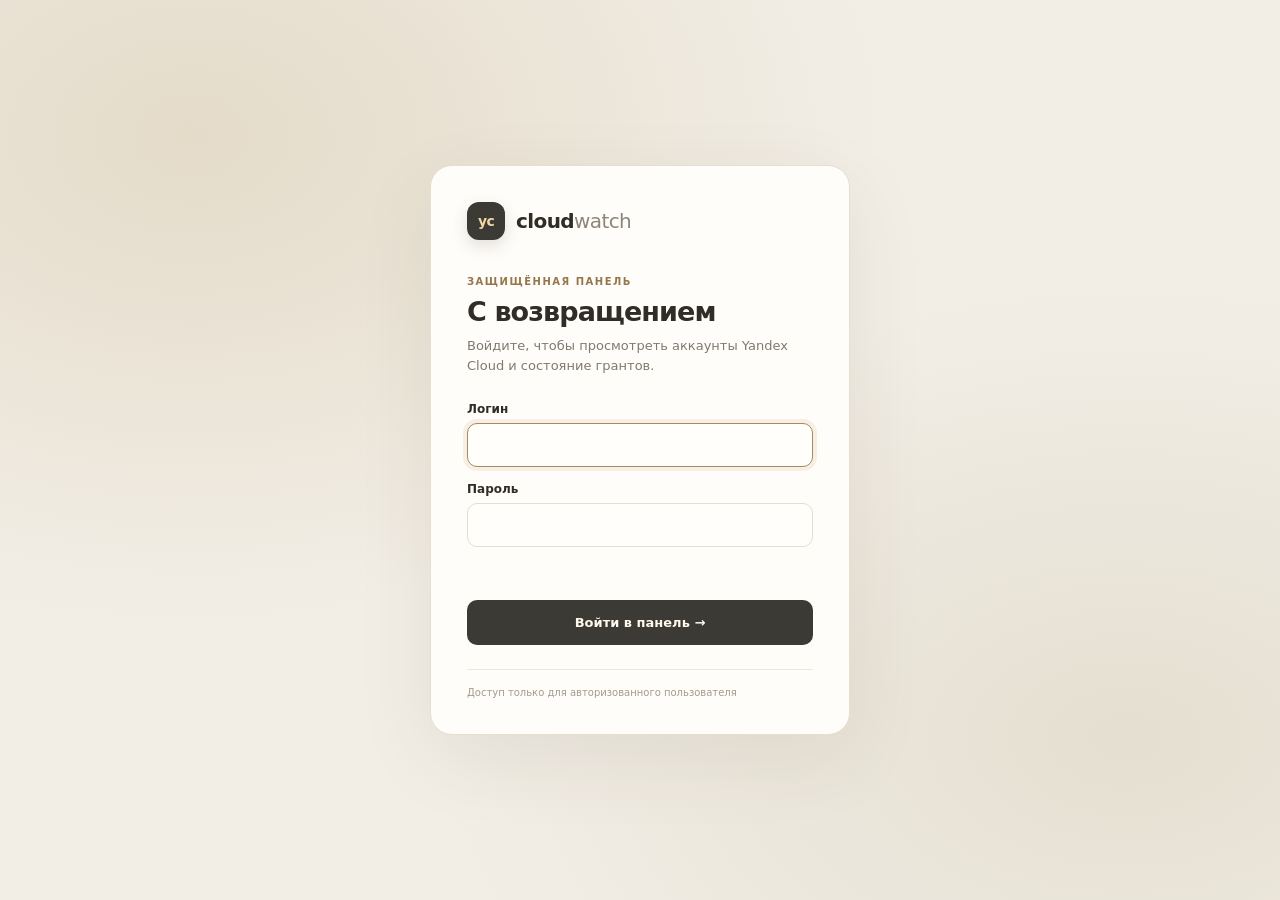
==== login.html @ 9a1bc61f "Add profile controls and refresh dashboard theme" ====
<!doctype html>
<html lang="ru">
<head>
  <meta charset="utf-8">
  <meta name="viewport" content="width=device-width, initial-scale=1">
  <meta name="theme-color" content="#f2eee6">
  <title>Вход · cloudwatch</title>
  <link rel="icon" type="image/svg+xml" href="/favicon.svg">
  <style>
    :root{color-scheme:light;--ink:#302c26;--muted:#80796e;--line:#e6ded1;--paper:#f2eee6;--card:#fffdf9;--accent:#806846;--gold:#bb8748}*{box-sizing:border-box}body{margin:0;min-height:100vh;display:grid;place-items:center;padding:24px;background:radial-gradient(ellipse at 15% 15%,#e4dbc9 0,transparent 45%),radial-gradient(ellipse at 88% 82%,#e5dfd1 0,transparent 43%),var(--paper);color:var(--ink);font:15px system-ui,-apple-system,"Segoe UI",sans-serif}.login-card{width:min(420px,100%);background:var(--card);border:1px solid var(--line);border-radius:22px;padding:36px;box-shadow:0 24px 80px #43351e14;animation:arrive .5s cubic-bezier(.2,.8,.2,1) both}.brand{display:flex;align-items:center;gap:11px;margin-bottom:36px;color:#302c26;font-weight:750;font-size:20px;letter-spacing:-.6px}.mark{height:38px;width:38px;display:grid;place-items:center;border-radius:12px;background:#3b3a35;color:#f2d5a5;font-size:14px;box-shadow:0 6px 16px #3b3a3525}.muted{font-weight:450;color:#8d8579}.eyebrow{font-size:10px;letter-spacing:1.5px;color:#96764b;font-weight:750}h1{font-size:27px;line-height:1.15;letter-spacing:-.9px;margin:9px 0}p{color:var(--muted);line-height:1.55;font-size:13px;margin:0 0 26px}form{display:grid;gap:15px}label{display:grid;gap:7px;font-size:12px;font-weight:650}input{width:100%;height:44px;padding:0 12px;border:1px solid var(--line);border-radius:10px;background:#fffefa;color:var(--ink);font:inherit;font-size:14px;transition:border-color .2s,box-shadow .2s}input:focus{outline:0;border-color:#a78a61;box-shadow:0 0 0 4px #bb87481f}.submit{height:45px;margin-top:5px;border:0;border-radius:10px;background:#3b3a35;color:#fff8eb;font:inherit;font-size:13px;font-weight:650;cursor:pointer;transition:transform .18s,background .18s,box-shadow .18s}.submit:hover{transform:translateY(-2px);background:#514b3f;box-shadow:0 9px 20px #3b3a352b}.submit:active{transform:scale(.985)}.error{min-height:18px;color:#9c483d;font-size:12px}.foot{margin-top:24px;padding-top:17px;border-top:1px solid #eee8de;color:#a49a89;font-size:10px}@keyframes arrive{from{opacity:0;transform:translateY(12px) scale(.985)}to{opacity:1;transform:translateY(0) scale(1)}}@media(prefers-reduced-motion:reduce){*,*::before,*::after{animation:none!important;transition:none!important}}
  </style>
</head>
<body><main class="login-card"><div class="brand"><span class="mark">yc</span><span>cloud<span class="muted">watch</span></span></div><div class="eyebrow">ЗАЩИЩЁННАЯ ПАНЕЛЬ</div><h1>С возвращением</h1><p>Войдите, чтобы просмотреть аккаунты Yandex Cloud и состояние грантов.</p><form id="login-form"><label>Логин<input name="username" required autocomplete="username" autofocus></label><label>Пароль<input name="password" type="password" required autocomplete="current-password"></label><div class="error" id="login-error" role="alert"></div><button class="submit" id="login-submit" type="submit">Войти в панель <span aria-hidden="true">→</span></button></form><div class="foot">Доступ только для авторизованного пользователя</div></main><script>
const form=document.querySelector('#login-form'),error=document.querySelector('#login-error'),button=document.querySelector('#login-submit');form.addEventListener('submit',async event=>{event.preventDefault();error.textContent='';button.disabled=true;button.textContent='Проверяем доступ…';try{const response=await fetch('/api/login',{method:'POST',headers:{'content-type':'application/json'},body:JSON.stringify({username:form.elements.username.value,password:form.elements.password.value})});const result=await response.json();if(!response.ok)throw new Error(result.error||'Не удалось войти.');const next=new URLSearchParams(location.search).get('next');location.replace(next&&next.startsWith('/')&&!next.startsWith('//')?next:'/accounts');}catch(e){error.textContent=e.message;button.disabled=false;button.innerHTML='Войти в панель <span aria-hidden="true">→</span>';}});
</script></body></html>
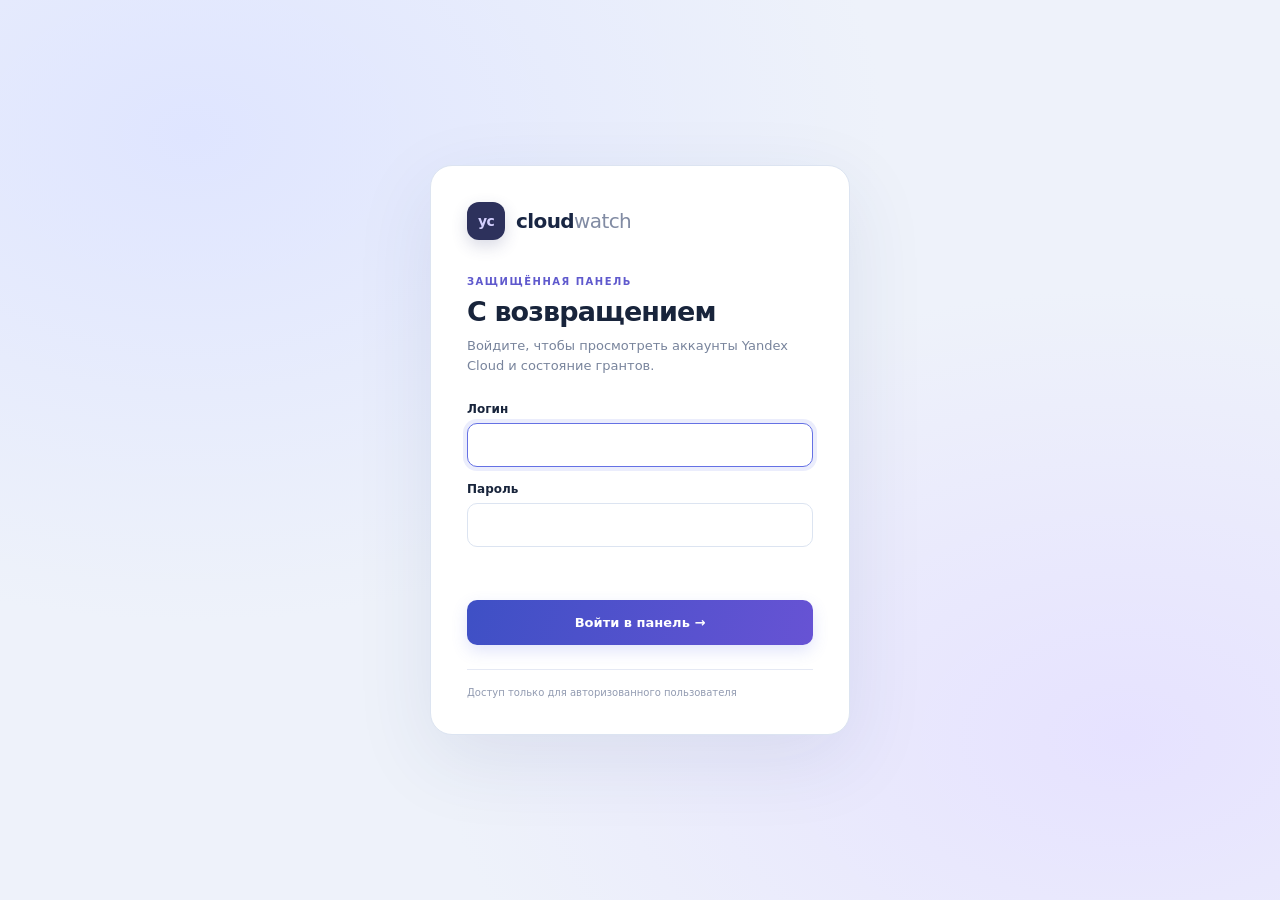
==== commit 2ea7785b: "Switch dashboard to indigo blue theme" ====
--- a/login.html
+++ b/login.html
@@ -9,6 +9,9 @@
   <style>
     :root{color-scheme:light;--ink:#302c26;--muted:#80796e;--line:#e6ded1;--paper:#f2eee6;--card:#fffdf9;--accent:#806846;--gold:#bb8748}*{box-sizing:border-box}body{margin:0;min-height:100vh;display:grid;place-items:center;padding:24px;background:radial-gradient(ellipse at 15% 15%,#e4dbc9 0,transparent 45%),radial-gradient(ellipse at 88% 82%,#e5dfd1 0,transparent 43%),var(--paper);color:var(--ink);font:15px system-ui,-apple-system,"Segoe UI",sans-serif}.login-card{width:min(420px,100%);background:var(--card);border:1px solid var(--line);border-radius:22px;padding:36px;box-shadow:0 24px 80px #43351e14;animation:arrive .5s cubic-bezier(.2,.8,.2,1) both}.brand{display:flex;align-items:center;gap:11px;margin-bottom:36px;color:#302c26;font-weight:750;font-size:20px;letter-spacing:-.6px}.mark{height:38px;width:38px;display:grid;place-items:center;border-radius:12px;background:#3b3a35;color:#f2d5a5;font-size:14px;box-shadow:0 6px 16px #3b3a3525}.muted{font-weight:450;color:#8d8579}.eyebrow{font-size:10px;letter-spacing:1.5px;color:#96764b;font-weight:750}h1{font-size:27px;line-height:1.15;letter-spacing:-.9px;margin:9px 0}p{color:var(--muted);line-height:1.55;font-size:13px;margin:0 0 26px}form{display:grid;gap:15px}label{display:grid;gap:7px;font-size:12px;font-weight:650}input{width:100%;height:44px;padding:0 12px;border:1px solid var(--line);border-radius:10px;background:#fffefa;color:var(--ink);font:inherit;font-size:14px;transition:border-color .2s,box-shadow .2s}input:focus{outline:0;border-color:#a78a61;box-shadow:0 0 0 4px #bb87481f}.submit{height:45px;margin-top:5px;border:0;border-radius:10px;background:#3b3a35;color:#fff8eb;font:inherit;font-size:13px;font-weight:650;cursor:pointer;transition:transform .18s,background .18s,box-shadow .18s}.submit:hover{transform:translateY(-2px);background:#514b3f;box-shadow:0 9px 20px #3b3a352b}.submit:active{transform:scale(.985)}.error{min-height:18px;color:#9c483d;font-size:12px}.foot{margin-top:24px;padding-top:17px;border-top:1px solid #eee8de;color:#a49a89;font-size:10px}@keyframes arrive{from{opacity:0;transform:translateY(12px) scale(.985)}to{opacity:1;transform:translateY(0) scale(1)}}@media(prefers-reduced-motion:reduce){*,*::before,*::after{animation:none!important;transition:none!important}}
   </style>
+  <style>
+    :root{--ink:#18243b;--muted:#78849c;--line:#dce4f1;--paper:#eef2fa;--card:#fff;--accent:#4b5de0;--gold:#6654cf}body{background:radial-gradient(ellipse at 15% 15%,#dfe5ff 0,transparent 45%),radial-gradient(ellipse at 88% 82%,#e6e2ff 0,transparent 43%),var(--paper);color:var(--ink)}.login-card{border-color:#dce4f1;box-shadow:0 24px 80px #263e7818}.brand{color:#192643}.mark{background:#2d315c;color:#d4d0ff;box-shadow:0 6px 16px #33387530}.muted{color:#818ba3}.eyebrow{color:#5f59cd}input{border-color:#dce4f1;background:#fff;color:var(--ink)}input:focus{border-color:#6571e4;box-shadow:0 0 0 4px #5868e51f}.submit{background:linear-gradient(105deg,#3e50c5,#6753d4);color:#fff;box-shadow:0 6px 16px #4b5de02b}.submit:hover{background:linear-gradient(105deg,#3446b6,#5945c9);box-shadow:0 9px 22px #4b5de03b}.error{color:#b65366}.foot{border-color:#e5e9f4;color:#929bb1}
+  </style>
 </head>
 <body><main class="login-card"><div class="brand"><span class="mark">yc</span><span>cloud<span class="muted">watch</span></span></div><div class="eyebrow">ЗАЩИЩЁННАЯ ПАНЕЛЬ</div><h1>С возвращением</h1><p>Войдите, чтобы просмотреть аккаунты Yandex Cloud и состояние грантов.</p><form id="login-form"><label>Логин<input name="username" required autocomplete="username" autofocus></label><label>Пароль<input name="password" type="password" required autocomplete="current-password"></label><div class="error" id="login-error" role="alert"></div><button class="submit" id="login-submit" type="submit">Войти в панель <span aria-hidden="true">→</span></button></form><div class="foot">Доступ только для авторизованного пользователя</div></main><script>
 const form=document.querySelector('#login-form'),error=document.querySelector('#login-error'),button=document.querySelector('#login-submit');form.addEventListener('submit',async event=>{event.preventDefault();error.textContent='';button.disabled=true;button.textContent='Проверяем доступ…';try{const response=await fetch('/api/login',{method:'POST',headers:{'content-type':'application/json'},body:JSON.stringify({username:form.elements.username.value,password:form.elements.password.value})});const result=await response.json();if(!response.ok)throw new Error(result.error||'Не удалось войти.');const next=new URLSearchParams(location.search).get('next');location.replace(next&&next.startsWith('/')&&!next.startsWith('//')?next:'/accounts');}catch(e){error.textContent=e.message;button.disabled=false;button.innerHTML='Войти в панель <span aria-hidden="true">→</span>';}});
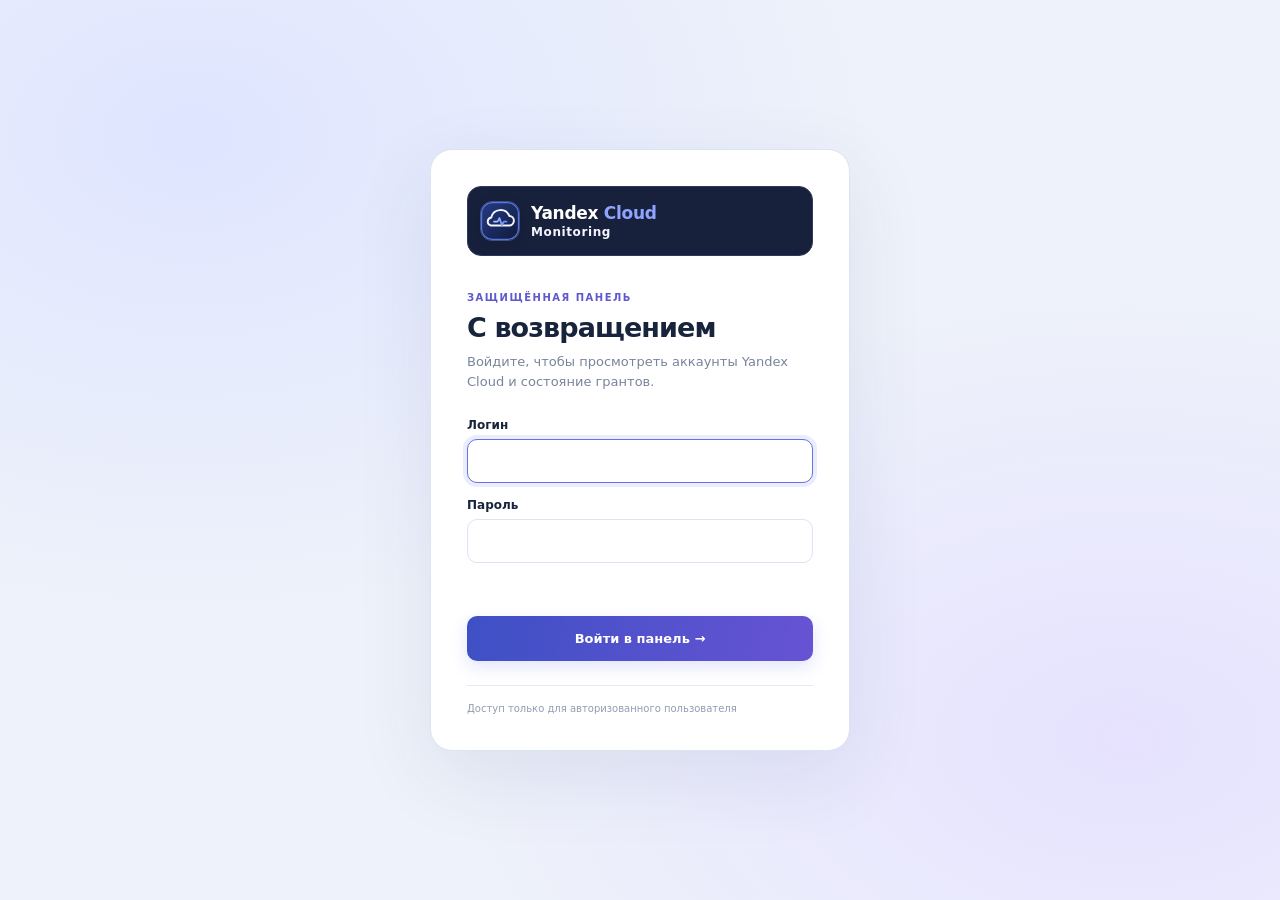
==== commit 3dff1470: "Add new ico, modify logo in panel" ====
--- a/login.html
+++ b/login.html
@@ -4,15 +4,15 @@
   <meta charset="utf-8">
   <meta name="viewport" content="width=device-width, initial-scale=1">
   <meta name="theme-color" content="#f2eee6">
-  <title>Вход · cloudwatch</title>
-  <link rel="icon" type="image/svg+xml" href="/favicon.svg">
+  <title>Вход · Yandex Cloud Monitoring</title>
+  <link rel="icon" type="image/svg+xml" href="/favicon.svg?v=brand-indigo-2">
   <style>
     :root{color-scheme:light;--ink:#302c26;--muted:#80796e;--line:#e6ded1;--paper:#f2eee6;--card:#fffdf9;--accent:#806846;--gold:#bb8748}*{box-sizing:border-box}body{margin:0;min-height:100vh;display:grid;place-items:center;padding:24px;background:radial-gradient(ellipse at 15% 15%,#e4dbc9 0,transparent 45%),radial-gradient(ellipse at 88% 82%,#e5dfd1 0,transparent 43%),var(--paper);color:var(--ink);font:15px system-ui,-apple-system,"Segoe UI",sans-serif}.login-card{width:min(420px,100%);background:var(--card);border:1px solid var(--line);border-radius:22px;padding:36px;box-shadow:0 24px 80px #43351e14;animation:arrive .5s cubic-bezier(.2,.8,.2,1) both}.brand{display:flex;align-items:center;gap:11px;margin-bottom:36px;color:#302c26;font-weight:750;font-size:20px;letter-spacing:-.6px}.mark{height:38px;width:38px;display:grid;place-items:center;border-radius:12px;background:#3b3a35;color:#f2d5a5;font-size:14px;box-shadow:0 6px 16px #3b3a3525}.muted{font-weight:450;color:#8d8579}.eyebrow{font-size:10px;letter-spacing:1.5px;color:#96764b;font-weight:750}h1{font-size:27px;line-height:1.15;letter-spacing:-.9px;margin:9px 0}p{color:var(--muted);line-height:1.55;font-size:13px;margin:0 0 26px}form{display:grid;gap:15px}label{display:grid;gap:7px;font-size:12px;font-weight:650}input{width:100%;height:44px;padding:0 12px;border:1px solid var(--line);border-radius:10px;background:#fffefa;color:var(--ink);font:inherit;font-size:14px;transition:border-color .2s,box-shadow .2s}input:focus{outline:0;border-color:#a78a61;box-shadow:0 0 0 4px #bb87481f}.submit{height:45px;margin-top:5px;border:0;border-radius:10px;background:#3b3a35;color:#fff8eb;font:inherit;font-size:13px;font-weight:650;cursor:pointer;transition:transform .18s,background .18s,box-shadow .18s}.submit:hover{transform:translateY(-2px);background:#514b3f;box-shadow:0 9px 20px #3b3a352b}.submit:active{transform:scale(.985)}.error{min-height:18px;color:#9c483d;font-size:12px}.foot{margin-top:24px;padding-top:17px;border-top:1px solid #eee8de;color:#a49a89;font-size:10px}@keyframes arrive{from{opacity:0;transform:translateY(12px) scale(.985)}to{opacity:1;transform:translateY(0) scale(1)}}@media(prefers-reduced-motion:reduce){*,*::before,*::after{animation:none!important;transition:none!important}}
   </style>
   <style>
-    :root{--ink:#18243b;--muted:#78849c;--line:#dce4f1;--paper:#eef2fa;--card:#fff;--accent:#4b5de0;--gold:#6654cf}body{background:radial-gradient(ellipse at 15% 15%,#dfe5ff 0,transparent 45%),radial-gradient(ellipse at 88% 82%,#e6e2ff 0,transparent 43%),var(--paper);color:var(--ink)}.login-card{border-color:#dce4f1;box-shadow:0 24px 80px #263e7818}.brand{color:#192643}.mark{background:#2d315c;color:#d4d0ff;box-shadow:0 6px 16px #33387530}.muted{color:#818ba3}.eyebrow{color:#5f59cd}input{border-color:#dce4f1;background:#fff;color:var(--ink)}input:focus{border-color:#6571e4;box-shadow:0 0 0 4px #5868e51f}.submit{background:linear-gradient(105deg,#3e50c5,#6753d4);color:#fff;box-shadow:0 6px 16px #4b5de02b}.submit:hover{background:linear-gradient(105deg,#3446b6,#5945c9);box-shadow:0 9px 22px #4b5de03b}.error{color:#b65366}.foot{border-color:#e5e9f4;color:#929bb1}
+    :root{--ink:#18243b;--muted:#78849c;--line:#dce4f1;--paper:#eef2fa;--card:#fff;--accent:#4b5de0;--gold:#6654cf}body{background:radial-gradient(ellipse at 15% 15%,#dfe5ff 0,transparent 45%),radial-gradient(ellipse at 88% 82%,#e6e2ff 0,transparent 43%),var(--paper);color:var(--ink)}.login-card{border-color:#dce4f1;box-shadow:0 24px 80px #263e7818}.brand{display:grid;grid-template-columns:40px minmax(0,1fr);align-items:center;column-gap:11px;min-height:70px;margin:0 0 36px;padding:12px;border:1px solid #2c3a62;border-radius:14px;background:#18213c;color:#fff;text-decoration:none}.brand-mark{display:block;grid-row:1;width:40px;height:40px;border:1px solid #40518a;border-radius:12px;object-fit:cover;box-shadow:0 4px 13px #080d2038}.brand-copy{display:grid;gap:2px;min-width:0;line-height:1.15}.brand-title{color:#fff;font:750 17px system-ui,sans-serif;letter-spacing:-.3px;white-space:nowrap}.brand-title strong{color:#8fa4ff;font-weight:800}.brand-subtitle{color:#f4f6ff;font:600 12px system-ui,sans-serif;letter-spacing:.6px}.mark,.muted{display:none}.eyebrow{color:#5f59cd}input{border-color:#dce4f1;background:#fff;color:var(--ink)}input:focus{border-color:#6571e4;box-shadow:0 0 0 4px #5868e51f}.submit{background:linear-gradient(105deg,#3e50c5,#6753d4);color:#fff;box-shadow:0 6px 16px #4b5de02b}.submit:hover{background:linear-gradient(105deg,#3446b6,#5945c9);box-shadow:0 9px 22px #4b5de03b}.error{color:#b65366}.foot{border-color:#e5e9f4;color:#929bb1}
   </style>
 </head>
-<body><main class="login-card"><div class="brand"><span class="mark">yc</span><span>cloud<span class="muted">watch</span></span></div><div class="eyebrow">ЗАЩИЩЁННАЯ ПАНЕЛЬ</div><h1>С возвращением</h1><p>Войдите, чтобы просмотреть аккаунты Yandex Cloud и состояние грантов.</p><form id="login-form"><label>Логин<input name="username" required autocomplete="username" autofocus></label><label>Пароль<input name="password" type="password" required autocomplete="current-password"></label><div class="error" id="login-error" role="alert"></div><button class="submit" id="login-submit" type="submit">Войти в панель <span aria-hidden="true">→</span></button></form><div class="foot">Доступ только для авторизованного пользователя</div></main><script>
+<body><main class="login-card"><div class="brand" aria-label="Yandex Cloud Monitoring"><img class="brand-mark" src="/logo.svg?v=brand-indigo-2" alt=""><span class="brand-copy"><span class="brand-title"><span>Yandex</span> <strong>Cloud</strong></span><span class="brand-subtitle">Monitoring</span></span></div><div class="eyebrow">ЗАЩИЩЁННАЯ ПАНЕЛЬ</div><h1>С возвращением</h1><p>Войдите, чтобы просмотреть аккаунты Yandex Cloud и состояние грантов.</p><form id="login-form"><label>Логин<input name="username" required autocomplete="username" autofocus></label><label>Пароль<input name="password" type="password" required autocomplete="current-password"></label><div class="error" id="login-error" role="alert"></div><button class="submit" id="login-submit" type="submit">Войти в панель <span aria-hidden="true">→</span></button></form><div class="foot">Доступ только для авторизованного пользователя</div></main><script>
 const form=document.querySelector('#login-form'),error=document.querySelector('#login-error'),button=document.querySelector('#login-submit');form.addEventListener('submit',async event=>{event.preventDefault();error.textContent='';button.disabled=true;button.textContent='Проверяем доступ…';try{const response=await fetch('/api/login',{method:'POST',headers:{'content-type':'application/json'},body:JSON.stringify({username:form.elements.username.value,password:form.elements.password.value})});const result=await response.json();if(!response.ok)throw new Error(result.error||'Не удалось войти.');const next=new URLSearchParams(location.search).get('next');location.replace(next&&next.startsWith('/')&&!next.startsWith('//')?next:'/accounts');}catch(e){error.textContent=e.message;button.disabled=false;button.innerHTML='Войти в панель <span aria-hidden="true">→</span>';}});
 </script></body></html>
